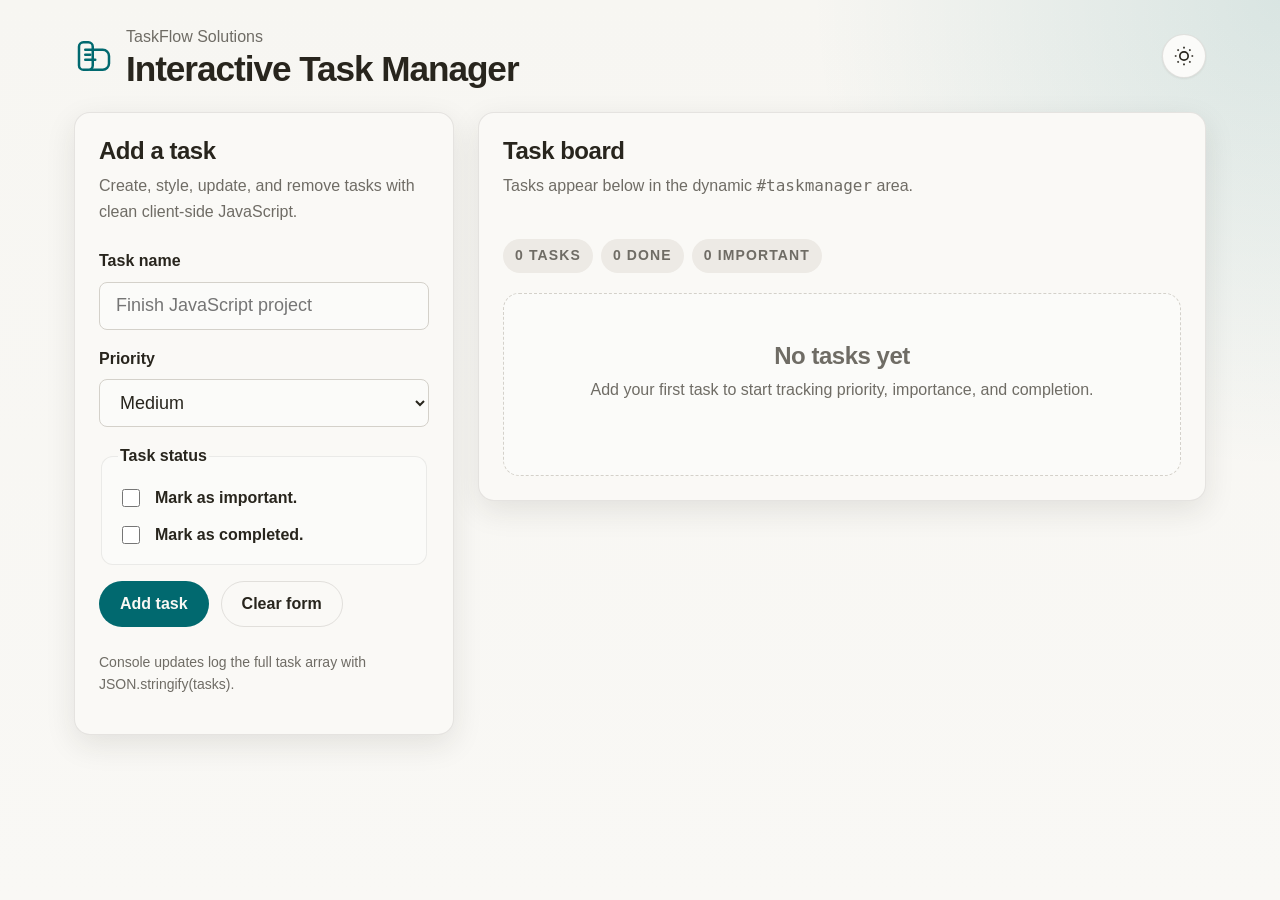
==== index.html @ 95585a13 "Rename task-manager.html to index.html" ====
<!DOCTYPE html>
<html lang="en" data-theme="light">
<head>
  <meta charset="UTF-8">
  <meta name="viewport" content="width=device-width, initial-scale=1.0">
  <title>TaskFlow Solutions - Interactive Task Manager</title>
  <link rel="preconnect" href="https://api.fontshare.com">
  <link href="https://api.fontshare.com/v2/css?f[]=satoshi@400,500,700,900&display=swap" rel="stylesheet">
  <link rel="stylesheet" href="styles.css">
  <script src="script.js" defer></script>
</head>
<body>
  <a class="skip-link" href="#main-content">Skip to content</a>

  <div class="app-shell">
    <header class="topbar">
      <div class="brand" aria-label="TaskFlow Solutions">
        <svg viewBox="0 0 64 64" role="img" aria-label="TaskFlow Solutions logo" fill="none">
          <rect x="8" y="10" width="22" height="44" rx="7" stroke="currentColor" stroke-width="4"></rect>
          <path d="M18 22h28c5.523 0 10 4.477 10 10v12c0 5.523-4.477 10-10 10H26" stroke="currentColor" stroke-width="4" stroke-linecap="round"></path>
          <path d="M18 30h8M18 38h16" stroke="currentColor" stroke-width="4" stroke-linecap="round"></path>
        </svg>
        <div>
          <p>TaskFlow Solutions</p>
          <h1>Interactive Task Manager</h1>
        </div>
      </div>

      <button class="theme-toggle" type="button" data-theme-toggle aria-label="Switch theme">
        <svg width="20" height="20" viewBox="0 0 24 24" fill="none" stroke="currentColor" stroke-width="2">
          <circle cx="12" cy="12" r="5"></circle>
          <path d="M12 1v2M12 21v2M4.22 4.22l1.42 1.42M18.36 18.36l1.42 1.42M1 12h2M21 12h2M4.22 19.78l1.42-1.42M18.36 5.64l1.42-1.42"></path>
        </svg>
      </button>
    </header>

    <main id="main-content" class="layout">
      <section class="panel composer" aria-labelledby="form-heading">
        <h2 id="form-heading" class="panel-title">Add a task</h2>
        <p class="panel-copy">Create, style, update, and remove tasks with clean client-side JavaScript.</p>

        <form id="taskForm" novalidate>
          <div class="field">
            <label for="taskName">Task name</label>
            <input
              id="taskName"
              name="taskName"
              type="text"
              maxlength="100"
              placeholder="Finish JavaScript project"
              required
            >
          </div>

          <div class="field">
            <label for="taskPriority">Priority</label>
            <select id="taskPriority" name="taskPriority">
              <option value="High">High</option>
              <option value="Medium" selected>Medium</option>
              <option value="Low">Low</option>
            </select>
          </div>

          <fieldset class="field checkbox-grid">
            <legend>Task status</legend>

            <label class="check-row" for="taskImportant">
              <input id="taskImportant" name="taskImportant" type="checkbox">
              <span>Mark as important.</span>
            </label>

            <label class="check-row" for="taskCompleted">
              <input id="taskCompleted" name="taskCompleted" type="checkbox">
              <span>Mark as completed.</span>
            </label>
          </fieldset>

          <div class="button-row">
            <button class="btn btn-primary" type="submit" id="submitButton">Add task</button>
            <button class="btn btn-secondary" type="reset">Clear form</button>
          </div>
        </form>

        <p class="footer-note">Console updates log the full task array with JSON.stringify(tasks).</p>
      </section>

      <section class="panel workspace" aria-labelledby="tasks-heading">
        <div class="statusbar">
          <div>
            <h2 id="tasks-heading" class="panel-title">Task board</h2>
            <p class="panel-copy">Tasks appear below in the dynamic <code>#taskmanager</code> area.</p>
          </div>

          <div class="pill-row" aria-label="Task summary">
            <span class="pill" id="totalCount">0 tasks</span>
            <span class="pill" id="completeCount">0 done</span>
            <span class="pill" id="importantCount">0 important</span>
          </div>
        </div>

        <div id="taskmanager" aria-live="polite"></div>
      </section>
    </main>
  </div>
</body>
</html>
---- styles.css ----
:root,
[data-theme="light"] {
  --text-xs: clamp(0.75rem, 0.7rem + 0.25vw, 0.875rem);
  --text-sm: clamp(0.875rem, 0.8rem + 0.35vw, 1rem);
  --text-base: clamp(1rem, 0.95rem + 0.25vw, 1.125rem);
  --text-lg: clamp(1.125rem, 1rem + 0.75vw, 1.5rem);
  --text-xl: clamp(1.5rem, 1.2rem + 1.25vw, 2.25rem);

  --space-1: 0.25rem;
  --space-2: 0.5rem;
  --space-3: 0.75rem;
  --space-4: 1rem;
  --space-5: 1.25rem;
  --space-6: 1.5rem;
  --space-8: 2rem;
  --space-10: 2.5rem;
  --space-12: 3rem;
  --space-16: 4rem;

  --radius-sm: 0.375rem;
  --radius-md: 0.5rem;
  --radius-lg: 0.75rem;
  --radius-xl: 1rem;
  --radius-full: 9999px;

  --color-bg: #f7f6f2;
  --color-surface: #f9f8f5;
  --color-surface-2: #fbfbf9;
  --color-surface-offset: #edeae5;
  --color-border: #d4d1ca;
  --color-divider: #dcd9d5;
  --color-text: #28251d;
  --color-text-muted: #6f6c65;
  --color-text-faint: #9e9b95;
  --color-text-inverse: #f9f8f4;
  --color-primary: #01696f;
  --color-primary-hover: #0c4e54;
  --color-success: #437a22;
  --color-warning: #964219;
  --color-error: #a12c7b;
  --color-notification: #a13544;

  --shadow-sm: 0 1px 2px rgba(40, 37, 29, 0.08);
  --shadow-md: 0 10px 30px rgba(40, 37, 29, 0.1);

  --font-body: "Satoshi", Inter, sans-serif;
  --transition: 180ms cubic-bezier(0.16, 1, 0.3, 1);
}

[data-theme="dark"] {
  --color-bg: #171614;
  --color-surface: #1c1b19;
  --color-surface-2: #201f1d;
  --color-surface-offset: #2a2825;
  --color-border: #393836;
  --color-divider: #262523;
  --color-text: #cdccca;
  --color-text-muted: #a3a19d;
  --color-text-faint: #7b7976;
  --color-text-inverse: #171614;
  --color-primary: #4f98a3;
  --color-primary-hover: #227f8b;
  --color-success: #6daa45;
  --color-warning: #bb653b;
  --color-error: #d163a7;
  --color-notification: #dd6974;
  --shadow-sm: 0 1px 2px rgba(0, 0, 0, 0.22);
  --shadow-md: 0 14px 36px rgba(0, 0, 0, 0.35);
}

*,
*::before,
*::after {
  box-sizing: border-box;
}

html {
  -webkit-text-size-adjust: none;
  text-size-adjust: none;
  scroll-behavior: smooth;
}

body {
  margin: 0;
  min-height: 100dvh;
  font-family: var(--font-body);
  font-size: var(--text-base);
  line-height: 1.6;
  color: var(--color-text);
  background:
    radial-gradient(circle at top right, rgba(1, 105, 111, 0.12), transparent 30%),
    linear-gradient(180deg, var(--color-bg), var(--color-surface));
}

img,
svg {
  display: block;
  max-width: 100%;
}

button,
input,
select {
  font: inherit;
}

button {
  cursor: pointer;
}

a,
button,
input,
select {
  transition:
    background var(--transition),
    color var(--transition),
    border-color var(--transition),
    transform var(--transition),
    box-shadow var(--transition);
}

:focus-visible {
  outline: 2px solid var(--color-primary);
  outline-offset: 3px;
  border-radius: var(--radius-sm);
}

.sr-only {
  position: absolute;
  width: 1px;
  height: 1px;
  padding: 0;
  margin: -1px;
  overflow: hidden;
  clip: rect(0, 0, 0, 0);
  white-space: nowrap;
  border: 0;
}

.skip-link {
  position: absolute;
  left: var(--space-4);
  top: -50px;
  background: var(--color-primary);
  color: var(--color-text-inverse);
  padding: var(--space-2) var(--space-4);
  border-radius: var(--radius-full);
  z-index: 1000;
  text-decoration: none;
}

.skip-link:focus {
  top: var(--space-4);
}

.app-shell {
  max-width: 1180px;
  margin: 0 auto;
  padding: var(--space-6);
}

.topbar {
  display: flex;
  align-items: center;
  justify-content: space-between;
  gap: var(--space-4);
  margin-bottom: var(--space-6);
}

.brand {
  display: flex;
  align-items: center;
  gap: var(--space-3);
}

.brand svg {
  width: 40px;
  height: 40px;
  color: var(--color-primary);
  flex: 0 0 auto;
}

.brand h1 {
  margin: 0;
  font-size: var(--text-xl);
  line-height: 1.1;
  letter-spacing: -0.03em;
}

.brand p {
  margin: 0;
  font-size: var(--text-sm);
  color: var(--color-text-muted);
}

.theme-toggle {
  min-width: 44px;
  min-height: 44px;
  border-radius: var(--radius-full);
  border: 1px solid rgba(40, 37, 29, 0.12);
  background: var(--color-surface-2);
  color: var(--color-text);
  display: inline-grid;
  place-items: center;
  box-shadow: var(--shadow-sm);
}

.layout {
  display: grid;
  grid-template-columns: minmax(300px, 380px) 1fr;
  gap: var(--space-6);
  align-items: start;
}

.panel {
  background: color-mix(in srgb, var(--color-surface) 88%, white 12%);
  border: 1px solid rgba(40, 37, 29, 0.1);
  border-radius: var(--radius-xl);
  box-shadow: var(--shadow-md);
}

.composer {
  padding: var(--space-6);
  position: sticky;
  top: var(--space-6);
}

.workspace {
  padding: var(--space-6);
}

.panel-title {
  margin: 0 0 var(--space-2);
  font-size: var(--text-lg);
  line-height: 1.15;
  letter-spacing: -0.02em;
}

.panel-copy {
  margin: 0 0 var(--space-6);
  font-size: var(--text-sm);
  color: var(--color-text-muted);
}

form {
  display: grid;
  gap: var(--space-4);
}

.field {
  display: grid;
  gap: var(--space-2);
}

.field label,
.field legend {
  font-size: var(--text-sm);
  font-weight: 700;
}

.field input[type="text"],
.field select {
  width: 100%;
  min-height: 48px;
  border-radius: var(--radius-md);
  border: 1px solid var(--color-border);
  background: var(--color-surface-2);
  padding: 0 var(--space-4);
  color: var(--color-text);
}

.checkbox-grid {
  display: grid;
  gap: var(--space-3);
  padding: var(--space-4);
  border-radius: var(--radius-lg);
  background: var(--color-surface-2);
  border: 1px solid rgba(40, 37, 29, 0.08);
}

.check-row {
  display: flex;
  align-items: center;
  gap: var(--space-3);
  font-size: var(--text-sm);
}

.check-row input {
  width: 18px;
  height: 18px;
  accent-color: var(--color-primary);
}

.button-row {
  display: flex;
  gap: var(--space-3);
  flex-wrap: wrap;
}

.btn {
  min-height: 46px;
  padding: 0 var(--space-5);
  border-radius: var(--radius-full);
  border: 1px solid transparent;
  font-size: var(--text-sm);
  font-weight: 700;
}

.btn-primary {
  background: var(--color-primary);
  color: var(--color-text-inverse);
}

.btn-primary:hover {
  background: var(--color-primary-hover);
}

.btn-secondary {
  background: transparent;
  color: var(--color-text);
  border-color: rgba(40, 37, 29, 0.12);
}

.btn-secondary:hover {
  background: var(--color-surface-offset);
}

.statusbar {
  display: flex;
  justify-content: space-between;
  gap: var(--space-4);
  flex-wrap: wrap;
  align-items: center;
  margin-bottom: var(--space-5);
}

.pill-row {
  display: flex;
  gap: var(--space-2);
  flex-wrap: wrap;
}

.pill {
  display: inline-flex;
  align-items: center;
  min-height: 34px;
  padding: 0 var(--space-3);
  border-radius: var(--radius-full);
  font-size: var(--text-xs);
  font-weight: 700;
  text-transform: uppercase;
  letter-spacing: 0.08em;
  background: var(--color-surface-offset);
  color: var(--color-text-muted);
}

#taskmanager {
  display: grid;
  gap: var(--space-4);
}

.empty-state {
  text-align: center;
  padding: var(--space-12) var(--space-6);
  border: 1px dashed var(--color-border);
  border-radius: var(--radius-xl);
  color: var(--color-text-muted);
  background: var(--color-surface-2);
}

.task-card {
  display: grid;
  gap: var(--space-4);
  padding: var(--space-5);
  border-radius: var(--radius-xl);
  background: var(--color-surface-2);
  border: 1px solid rgba(40, 37, 29, 0.08);
}

.task-top {
  display: flex;
  justify-content: space-between;
  gap: var(--space-4);
  align-items: flex-start;
}

.task-name {
  margin: 0;
  font-size: var(--text-lg);
  line-height: 1.2;
  word-break: break-word;
}

.task-meta {
  display: flex;
  gap: var(--space-2);
  flex-wrap: wrap;
  margin-top: var(--space-2);
}

.badge {
  display: inline-flex;
  align-items: center;
  min-height: 30px;
  padding: 0 var(--space-3);
  border-radius: var(--radius-full);
  font-size: var(--text-xs);
  font-weight: 700;
  letter-spacing: 0.05em;
  text-transform: uppercase;
  background: var(--color-surface-offset);
  color: var(--color-text);
}

.task-date {
  font-size: var(--text-xs);
  color: var(--color-text-muted);
  white-space: nowrap;
}

.task-actions {
  display: flex;
  gap: var(--space-3);
  flex-wrap: wrap;
}

.task-actions .btn {
  min-height: 40px;
  padding-inline: var(--space-4);
}

.priority-high {
  background: rgba(161, 53, 68, 0.12);
  color: var(--color-notification);
}

.priority-medium {
  background: rgba(150, 66, 25, 0.12);
  color: var(--color-warning);
}

.priority-low {
  background: rgba(67, 122, 34, 0.14);
  color: var(--color-success);
}

.footer-note {
  margin-top: var(--space-6);
  font-size: var(--text-xs);
  color: var(--color-text-muted);
}

@media (max-width: 860px) {
  .app-shell {
    padding: var(--space-4);
  }

  .layout {
    grid-template-columns: 1fr;
  }

  .composer {
    position: static;
  }

  .topbar,
  .statusbar,
  .task-top {
    align-items: stretch;
  }
}
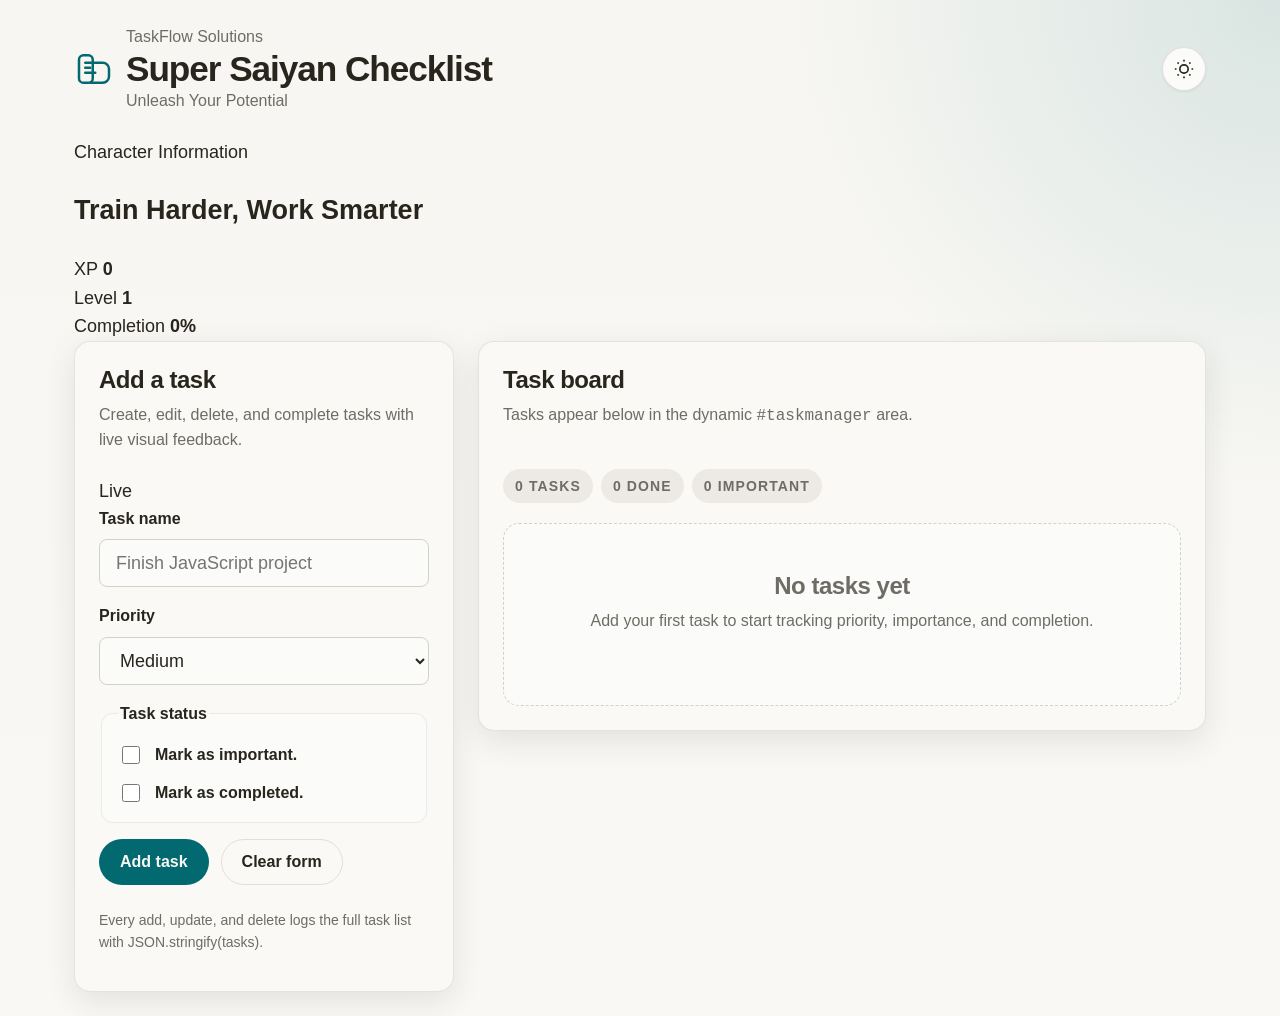
==== commit b664e984: "Update index.html" ====
--- a/index.html
+++ b/index.html
@@ -20,9 +20,11 @@
           <path d="M18 22h28c5.523 0 10 4.477 10 10v12c0 5.523-4.477 10-10 10H26" stroke="currentColor" stroke-width="4" stroke-linecap="round"></path>
           <path d="M18 30h8M18 38h16" stroke="currentColor" stroke-width="4" stroke-linecap="round"></path>
         </svg>
+
         <div>
-          <p>TaskFlow Solutions</p>
-          <h1>Interactive Task Manager</h1>
+          <p class="brand-kicker">TaskFlow Solutions</p>
+          <h1>Super Saiyan Checklist</h1>
+          <p class="hero-tagline">Unleash Your Potential</p>
         </div>
       </div>
 
@@ -34,10 +36,37 @@
       </button>
     </header>
 
+    <section class="hero-panel" aria-label="Progress overview">
+      <div>
+        <p class="hero-label">Character Information</p>
+        <h2 class="hero-title">Train Harder, Work Smarter</h2>
+      </div>
+
+      <div class="hero-stats">
+        <div class="hero-stat">
+          <span class="hero-stat-label">XP</span>
+          <strong id="xpCount">0</strong>
+        </div>
+        <div class="hero-stat">
+          <span class="hero-stat-label">Level</span>
+          <strong id="levelCount">1</strong>
+        </div>
+        <div class="hero-stat">
+          <span class="hero-stat-label">Completion</span>
+          <strong id="completionRate">0%</strong>
+        </div>
+      </div>
+    </section>
+
     <main id="main-content" class="layout">
       <section class="panel composer" aria-labelledby="form-heading">
-        <h2 id="form-heading" class="panel-title">Add a task</h2>
-        <p class="panel-copy">Create, style, update, and remove tasks with clean client-side JavaScript.</p>
+        <div class="panel-header-row">
+          <div>
+            <h2 id="form-heading" class="panel-title">Add a task</h2>
+            <p class="panel-copy">Create, edit, delete, and complete tasks with live visual feedback.</p>
+          </div>
+          <span class="mini-chip">Live</span>
+        </div>
 
         <form id="taskForm" novalidate>
           <div class="field">
@@ -81,7 +110,7 @@
           </div>
         </form>
 
-        <p class="footer-note">Console updates log the full task array with JSON.stringify(tasks).</p>
+        <p class="footer-note">Every add, update, and delete logs the full task list with JSON.stringify(tasks).</p>
       </section>
 
       <section class="panel workspace" aria-labelledby="tasks-heading">
@@ -92,9 +121,15 @@
           </div>
 
           <div class="pill-row" aria-label="Task summary">
-            <span class="pill" id="totalCount">0 tasks</span>
-            <span class="pill" id="completeCount">0 done</span>
-            <span class="pill" id="importantCount">0 important</span>
+            <span class="pill pill-total" id="totalCount">0 tasks</span>
+            <span class="pill pill-complete" id="completeCount">0 done</span>
+            <span class="pill pill-important" id="importantCount">0 important</span>
+          </div>
+        </div>
+
+        <div class="progress-wrap" aria-label="Overall progress">
+          <div class="progress-bar">
+            <div class="progress-fill" id="progressFill"></div>
           </div>
         </div>
 
